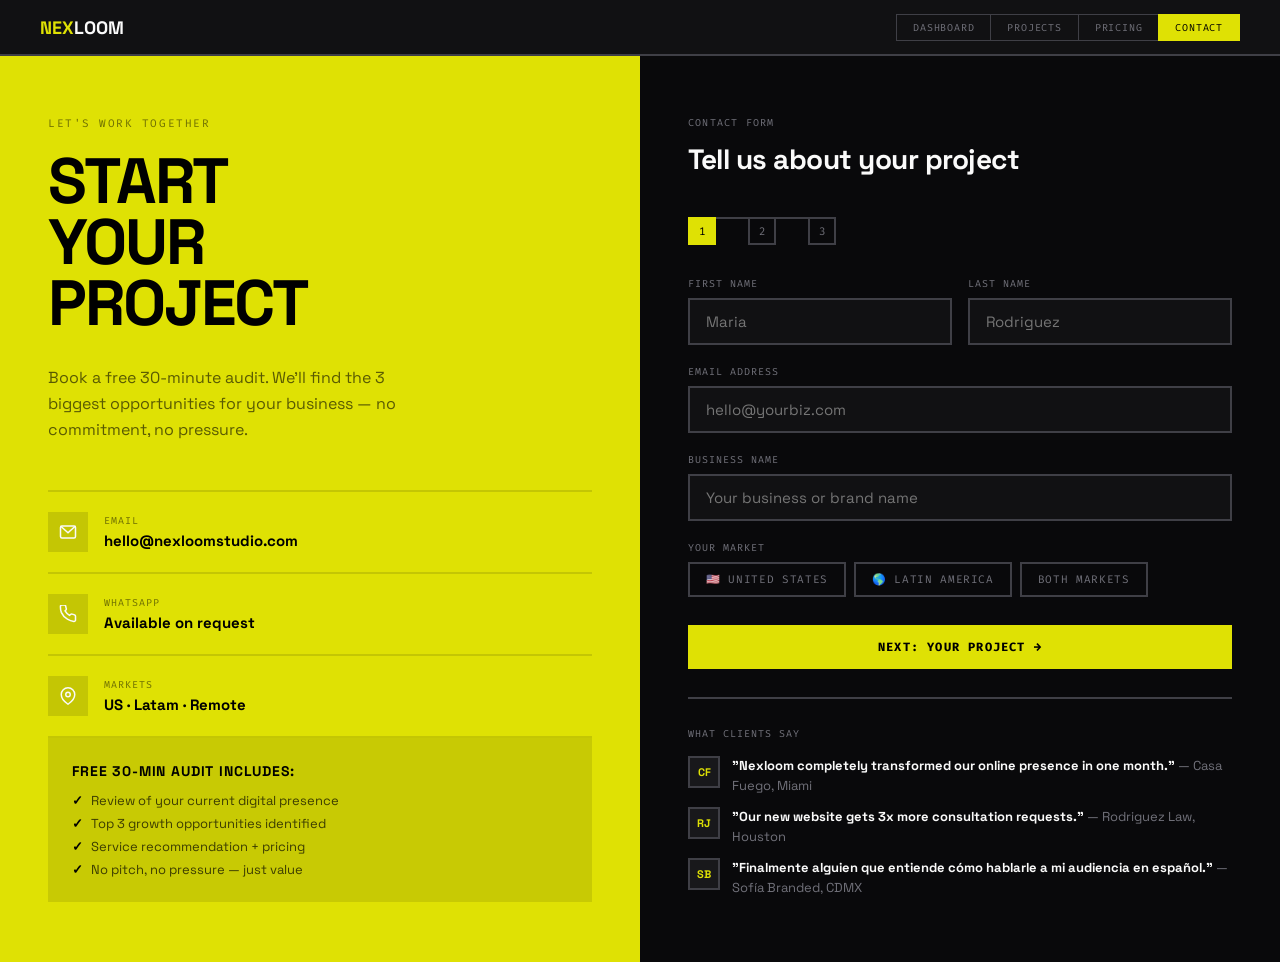
==== contact.html @ 3495290b "🚀 launch nexloom studio" ====
<!DOCTYPE html>
<html lang="en">
<head>
<meta charset="UTF-8">
<meta name="viewport" content="width=device-width, initial-scale=1.0">
<title>Nexloom Studio — Contact</title>
<link href="https://fonts.googleapis.com/css2?family=Space+Grotesk:wght@400;500;600;700;800&family=Fira+Code:wght@400;500&display=swap" rel="stylesheet">
<style>
:root{--bg:#09090B;--bg2:#111113;--bg3:#18181B;--accent:#DFE104;--accent-fg:#000000;--fg:#FAFAFA;--muted:#71717A;--border:#3F3F46;--green:#22C55E;}
*,*::before,*::after{box-sizing:border-box;margin:0;padding:0}
body{background:var(--bg);color:var(--fg);font-family:'Space Grotesk',sans-serif;min-height:100vh}
nav{display:flex;align-items:center;justify-content:space-between;padding:0 40px;height:56px;border-bottom:2px solid var(--border);background:var(--bg2)}
.nav-logo{font-size:18px;font-weight:800;text-decoration:none}.logo-nex{color:var(--accent)}.logo-loom{color:var(--fg)}
.page-nav{display:flex}
.page-nav a{font-family:'Fira Code',monospace;font-size:10px;letter-spacing:0.08em;text-transform:uppercase;color:var(--muted);text-decoration:none;padding:6px 16px;border:1px solid var(--border);margin-left:-1px;transition:all 0.1s}
.page-nav a:hover{color:var(--accent);border-color:var(--accent)}
.page-nav a.active{color:var(--accent-fg);background:var(--accent);border-color:var(--accent)}

.page-wrap{display:grid;grid-template-columns:1fr 1fr;min-height:calc(100vh - 56px)}

/* LEFT PANEL */
.left-panel{background:var(--accent);padding:60px 48px;display:flex;flex-direction:column;justify-content:space-between}
.left-eyebrow{font-family:'Fira Code',monospace;font-size:11px;color:rgba(0,0,0,0.5);letter-spacing:0.14em;text-transform:uppercase;margin-bottom:20px}
.left-headline{font-size:clamp(48px,5vw,72px);font-weight:800;letter-spacing:-2px;line-height:0.95;color:var(--accent-fg);text-transform:uppercase;margin-bottom:32px}
.left-sub{font-size:16px;color:rgba(0,0,0,0.6);line-height:1.6;max-width:380px;margin-bottom:48px}
.contact-methods{display:flex;flex-direction:column;gap:0}
.contact-method{display:flex;align-items:center;gap:16px;padding:20px 0;border-top:2px solid rgba(0,0,0,0.12)}
.contact-method:last-child{border-bottom:2px solid rgba(0,0,0,0.12)}
.method-label{font-family:'Fira Code',monospace;font-size:10px;color:rgba(0,0,0,0.5);letter-spacing:0.1em;text-transform:uppercase;margin-bottom:4px}
.method-val{font-size:15px;font-weight:700;color:var(--accent-fg)}
.method-icon{width:40px;height:40px;background:rgba(0,0,0,0.12);display:flex;align-items:center;justify-content:center;flex-shrink:0}
.method-icon svg{width:18px;height:18px}
.audit-box{background:rgba(0,0,0,0.1);padding:24px;margin-top:auto}
.audit-title{font-size:14px;font-weight:800;text-transform:uppercase;letter-spacing:0.06em;color:var(--accent-fg);margin-bottom:8px}
.audit-desc{font-size:13px;color:rgba(0,0,0,0.55);line-height:1.5}
.audit-list{margin-top:12px;display:flex;flex-direction:column;gap:6px}
.audit-item{font-size:13px;color:rgba(0,0,0,0.7);display:flex;gap:8px}
.audit-item::before{content:'✓';color:var(--accent-fg);font-weight:800;flex-shrink:0}

/* RIGHT PANEL — FORM */
.right-panel{background:var(--bg);padding:60px 48px;overflow-y:auto}
.form-header{margin-bottom:40px}
.form-eyebrow{font-family:'Fira Code',monospace;font-size:10px;color:var(--muted);letter-spacing:0.12em;text-transform:uppercase;margin-bottom:12px}
.form-title{font-size:28px;font-weight:800;letter-spacing:-0.5px}

/* STEP INDICATOR */
.steps{display:flex;gap:0;margin-bottom:36px}
.step-dot{display:flex;align-items:center}
.step-circle{width:28px;height:28px;border:2px solid var(--border);display:flex;align-items:center;justify-content:center;font-family:'Fira Code',monospace;font-size:11px;color:var(--muted);transition:all 0.2s}
.step-circle.active{background:var(--accent);border-color:var(--accent);color:var(--accent-fg)}
.step-circle.done{background:var(--bg3);border-color:var(--muted);color:var(--muted)}
.step-line{width:32px;height:2px;background:var(--border)}

/* FORM PANELS */
.form-step{display:none}
.form-step.active{display:block}

label{display:block;font-family:'Fira Code',monospace;font-size:10px;color:var(--muted);letter-spacing:0.1em;text-transform:uppercase;margin-bottom:8px}
input[type=text], input[type=email], input[type=tel], textarea, select{
  width:100%;background:var(--bg2);border:2px solid var(--border);padding:12px 16px;color:var(--fg);font-family:'Space Grotesk',sans-serif;font-size:15px;outline:none;transition:border-color 0.1s;appearance:none;margin-bottom:20px}
input:focus,textarea:focus,select:focus{border-color:var(--accent)}
textarea{min-height:100px;resize:vertical}
select option{background:var(--bg2)}

/* SELECT CHIPS */
.chip-group{display:flex;flex-wrap:wrap;gap:8px;margin-bottom:20px}
.chip{border:2px solid var(--border);padding:8px 16px;font-family:'Fira Code',monospace;font-size:11px;letter-spacing:0.06em;text-transform:uppercase;color:var(--muted);cursor:pointer;transition:all 0.1s;user-select:none}
.chip:hover{border-color:var(--muted);color:var(--fg)}
.chip.selected{border-color:var(--accent);color:var(--accent-fg);background:var(--accent)}

.form-row-2{display:grid;grid-template-columns:1fr 1fr;gap:16px}

.btn-next{background:var(--accent);color:var(--accent-fg);border:none;padding:14px 32px;font-family:'Fira Code',monospace;font-size:12px;font-weight:700;letter-spacing:0.1em;text-transform:uppercase;cursor:pointer;width:100%;transition:opacity 0.1s;margin-top:8px}
.btn-next:hover{opacity:0.88}
.btn-back{background:none;border:2px solid var(--border);color:var(--muted);padding:12px 24px;font-family:'Fira Code',monospace;font-size:11px;letter-spacing:0.08em;text-transform:uppercase;cursor:pointer;transition:all 0.1s;margin-bottom:12px}
.btn-back:hover{border-color:var(--muted);color:var(--fg)}

/* SUCCESS */
.success-state{display:none;text-align:center;padding:40px 0}
.success-mark{width:64px;height:64px;background:var(--accent);display:flex;align-items:center;justify-content:center;font-size:28px;font-weight:800;color:var(--accent-fg);margin:0 auto 24px}
.success-title{font-size:28px;font-weight:800;letter-spacing:-0.5px;margin-bottom:12px;text-transform:uppercase}
.success-sub{font-size:15px;color:var(--muted);line-height:1.6;max-width:320px;margin:0 auto}

/* SOCIAL PROOF STRIP */
.proof-strip{border-top:2px solid var(--border);padding-top:28px;margin-top:28px}
.proof-label{font-family:'Fira Code',monospace;font-size:10px;color:var(--muted);letter-spacing:0.1em;text-transform:uppercase;margin-bottom:16px}
.proof-items{display:flex;flex-direction:column;gap:12px}
.proof-item{display:flex;gap:12px;align-items:flex-start}
.proof-avatar{width:32px;height:32px;background:var(--bg3);border:2px solid var(--border);display:flex;align-items:center;justify-content:center;font-size:11px;font-weight:800;color:var(--accent);flex-shrink:0}
.proof-text{font-size:13px;color:var(--muted);line-height:1.5}
.proof-text strong{color:var(--fg)}
</style>
</head>
<body>

<nav>
  <a href="dashboard.html" class="nav-logo"><span class="logo-nex">NEX</span><span class="logo-loom">LOOM</span></a>
  <div class="page-nav">
    <a href="dashboard.html">Dashboard</a>
    <a href="portfolio.html">Projects</a>
    <a href="pricing.html">Pricing</a>
    <a href="contact.html" class="active">Contact</a>
  </div>
</nav>

<div class="page-wrap">

  <!-- LEFT -->
  <div class="left-panel">
    <div>
      <div class="left-eyebrow">Let's work together</div>
      <h1 class="left-headline">START<br>YOUR<br>PROJECT</h1>
      <p class="left-sub">Book a free 30-minute audit. We'll find the 3 biggest opportunities for your business — no commitment, no pressure.</p>
      <div class="contact-methods">
        <div class="contact-method">
          <div class="method-icon"><svg viewBox="0 0 24 24" fill="none" stroke="currentColor" stroke-width="2"><rect x="2" y="4" width="20" height="16" rx="2"/><path d="M2 4l10 9 10-9"/></svg></div>
          <div><div class="method-label">Email</div><div class="method-val">hello@nexloomstudio.com</div></div>
        </div>
        <div class="contact-method">
          <div class="method-icon"><svg viewBox="0 0 24 24" fill="none" stroke="currentColor" stroke-width="2"><path d="M22 16.92v3a2 2 0 01-2.18 2 19.79 19.79 0 01-8.63-3.07A19.5 19.5 0 013.07 9.8 19.79 19.79 0 012 1.18 2 2 0 014 0h3a2 2 0 012 1.72c.127.96.361 1.903.7 2.81a2 2 0 01-.45 2.11L8.09 7.91a16 16 0 006 6l1.27-1.27a2 2 0 012.11-.45c.907.339 1.85.573 2.81.7A2 2 0 0122 14.92z"/></svg></div>
          <div><div class="method-label">WhatsApp</div><div class="method-val">Available on request</div></div>
        </div>
        <div class="contact-method">
          <div class="method-icon"><svg viewBox="0 0 24 24" fill="none" stroke="currentColor" stroke-width="2"><path d="M21 10c0 7-9 13-9 13s-9-6-9-13a9 9 0 0118 0z"/><circle cx="12" cy="10" r="3"/></svg></div>
          <div><div class="method-label">Markets</div><div class="method-val">US · Latam · Remote</div></div>
        </div>
      </div>
    </div>
    <div class="audit-box">
      <div class="audit-title">Free 30-min audit includes:</div>
      <div class="audit-list">
        <div class="audit-item">Review of your current digital presence</div>
        <div class="audit-item">Top 3 growth opportunities identified</div>
        <div class="audit-item">Service recommendation + pricing</div>
        <div class="audit-item">No pitch, no pressure — just value</div>
      </div>
    </div>
  </div>

  <!-- RIGHT — FORM -->
  <div class="right-panel">
    <div class="form-header">
      <div class="form-eyebrow">Contact form</div>
      <div class="form-title">Tell us about your project</div>
    </div>

    <!-- STEPS -->
    <div class="steps" style="margin-bottom:32px">
      <div class="step-dot"><div class="step-circle active" id="s1">1</div></div>
      <div class="step-line"></div>
      <div class="step-dot"><div class="step-circle" id="s2">2</div></div>
      <div class="step-line"></div>
      <div class="step-dot"><div class="step-circle" id="s3">3</div></div>
    </div>

    <form id="contact-form" onsubmit="submitForm(event)">

      <!-- STEP 1: Who are you -->
      <div class="form-step active" id="step-1">
        <div class="form-row-2">
          <div>
            <label for="fname">First name</label>
            <input type="text" id="fname" placeholder="Maria" required>
          </div>
          <div>
            <label for="lname">Last name</label>
            <input type="text" id="lname" placeholder="Rodriguez" required>
          </div>
        </div>
        <label for="email">Email address</label>
        <input type="email" id="email" placeholder="hello@yourbiz.com" required>
        <label for="biz">Business name</label>
        <input type="text" id="biz" placeholder="Your business or brand name" required>
        <label>Your market</label>
        <div class="chip-group" id="market-chips">
          <div class="chip" onclick="selectChip(this,'market')">🇺🇸 United States</div>
          <div class="chip" onclick="selectChip(this,'market')">🌎 Latin America</div>
          <div class="chip" onclick="selectChip(this,'market')">Both markets</div>
        </div>
        <button type="button" class="btn-next" onclick="nextStep(2)">Next: Your project →</button>
      </div>

      <!-- STEP 2: Project details -->
      <div class="form-step" id="step-2">
        <label>Services you need</label>
        <div class="chip-group" id="service-chips">
          <div class="chip" onclick="selectChip(this,'service')">Marketing</div>
          <div class="chip" onclick="selectChip(this,'service')">Development</div>
          <div class="chip" onclick="selectChip(this,'service')">Design</div>
          <div class="chip" onclick="selectChip(this,'service')">All three</div>
          <div class="chip" onclick="selectChip(this,'service')">Not sure yet</div>
        </div>
        <label>Industry</label>
        <div class="chip-group" id="industry-chips">
          <div class="chip" onclick="selectChip(this,'industry')">Restaurant / Food</div>
          <div class="chip" onclick="selectChip(this,'industry')">Real Estate</div>
          <div class="chip" onclick="selectChip(this,'industry')">Professional Services</div>
          <div class="chip" onclick="selectChip(this,'industry')">Creator / Personal Brand</div>
          <div class="chip" onclick="selectChip(this,'industry')">Retail / Local Biz</div>
          <div class="chip" onclick="selectChip(this,'industry')">Other</div>
        </div>
        <label>Preferred package</label>
        <select id="pkg-select">
          <option value="">I'm not sure yet</option>
          <option>Starter — $399 one-time</option>
          <option>Growth — $599/month</option>
          <option>Pro — $1,800/month</option>
          <option>Custom scope</option>
        </select>
        <button type="button" class="btn-back" onclick="nextStep(1)">← Back</button>
        <button type="button" class="btn-next" onclick="nextStep(3)">Next: Tell us more →</button>
      </div>

      <!-- STEP 3: Message -->
      <div class="form-step" id="step-3">
        <label for="message">What's the problem you're trying to solve?</label>
        <textarea id="message" placeholder="e.g. We have a great restaurant but no online presence. We want to attract more customers from our local area and offer a way to book online..." required></textarea>
        <label>Timeline</label>
        <div class="chip-group" id="timeline-chips">
          <div class="chip" onclick="selectChip(this,'timeline')">ASAP</div>
          <div class="chip" onclick="selectChip(this,'timeline')">Within 1 month</div>
          <div class="chip" onclick="selectChip(this,'timeline')">1–3 months</div>
          <div class="chip" onclick="selectChip(this,'timeline')">Exploring options</div>
        </div>
        <label>Preferred language</label>
        <div class="chip-group" id="lang-chips">
          <div class="chip selected" onclick="selectChip(this,'lang')">English</div>
          <div class="chip" onclick="selectChip(this,'lang')">Español</div>
          <div class="chip" onclick="selectChip(this,'lang')">Both</div>
        </div>
        <button type="button" class="btn-back" onclick="nextStep(2)">← Back</button>
        <button type="submit" class="btn-next">Send message →</button>
      </div>

    </form>

    <!-- SUCCESS STATE -->
    <div class="success-state" id="success">
      <div class="success-mark">✓</div>
      <div class="success-title">Message sent!</div>
      <p class="success-sub">We'll review your project and reach out within 24 hours to schedule your free audit call.</p>
    </div>

    <!-- SOCIAL PROOF -->
    <div class="proof-strip">
      <div class="proof-label">What clients say</div>
      <div class="proof-items">
        <div class="proof-item">
          <div class="proof-avatar">CF</div>
          <div class="proof-text"><strong>"Nexloom completely transformed our online presence in one month."</strong> — Casa Fuego, Miami</div>
        </div>
        <div class="proof-item">
          <div class="proof-avatar">RJ</div>
          <div class="proof-text"><strong>"Our new website gets 3x more consultation requests."</strong> — Rodriguez Law, Houston</div>
        </div>
        <div class="proof-item">
          <div class="proof-avatar">SB</div>
          <div class="proof-text"><strong>"Finalmente alguien que entiende cómo hablarle a mi audiencia en español."</strong> — Sofía Branded, CDMX</div>
        </div>
      </div>
    </div>

  </div>
</div>

<script>
function selectChip(el, group) {
  // For service + market: allow multiple; for others single
  const multi = ['service','industry'].includes(group);
  if(!multi) {
    document.querySelectorAll(`#${group}-chips .chip`).forEach(c=>c.classList.remove('selected'));
  }
  el.classList.toggle('selected');
}

function nextStep(n) {
  document.querySelectorAll('.form-step').forEach(s=>s.classList.remove('active'));
  document.getElementById('step-'+n).classList.add('active');
  [1,2,3].forEach(i=>{
    const c=document.getElementById('s'+i);
    c.classList.remove('active','done');
    if(i<n) c.classList.add('done');
    if(i===n) c.classList.add('active');
  });
}

function submitForm(e) {
  e.preventDefault();
  document.getElementById('contact-form').style.display='none';
  document.getElementById('success').style.display='block';
  document.querySelectorAll('.steps, .form-header').forEach(el=>el.style.display='none');
}
</script>
</body>
</html>
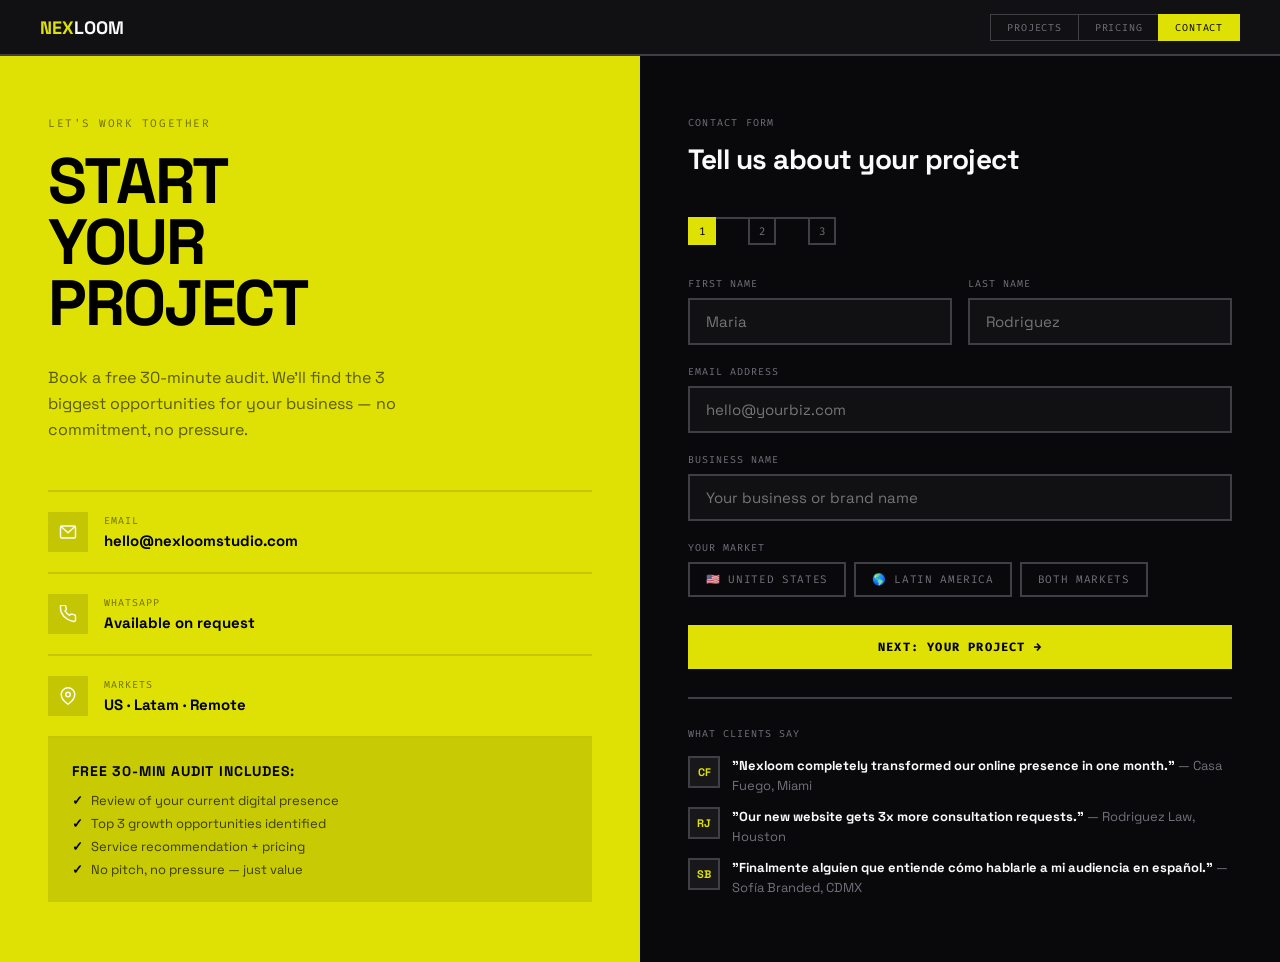
==== commit 88aecdbb: "fix: dashboard private, removed from public nav" ====
--- a/contact.html
+++ b/contact.html
@@ -94,9 +94,9 @@
 <body>
 
 <nav>
-  <a href="dashboard.html" class="nav-logo"><span class="logo-nex">NEX</span><span class="logo-loom">LOOM</span></a>
+  <a href="index.html" class="nav-logo"><span class="logo-nex">NEX</span><span class="logo-loom">LOOM</span></a>
   <div class="page-nav">
-    <a href="dashboard.html">Dashboard</a>
+    
     <a href="portfolio.html">Projects</a>
     <a href="pricing.html">Pricing</a>
     <a href="contact.html" class="active">Contact</a>
